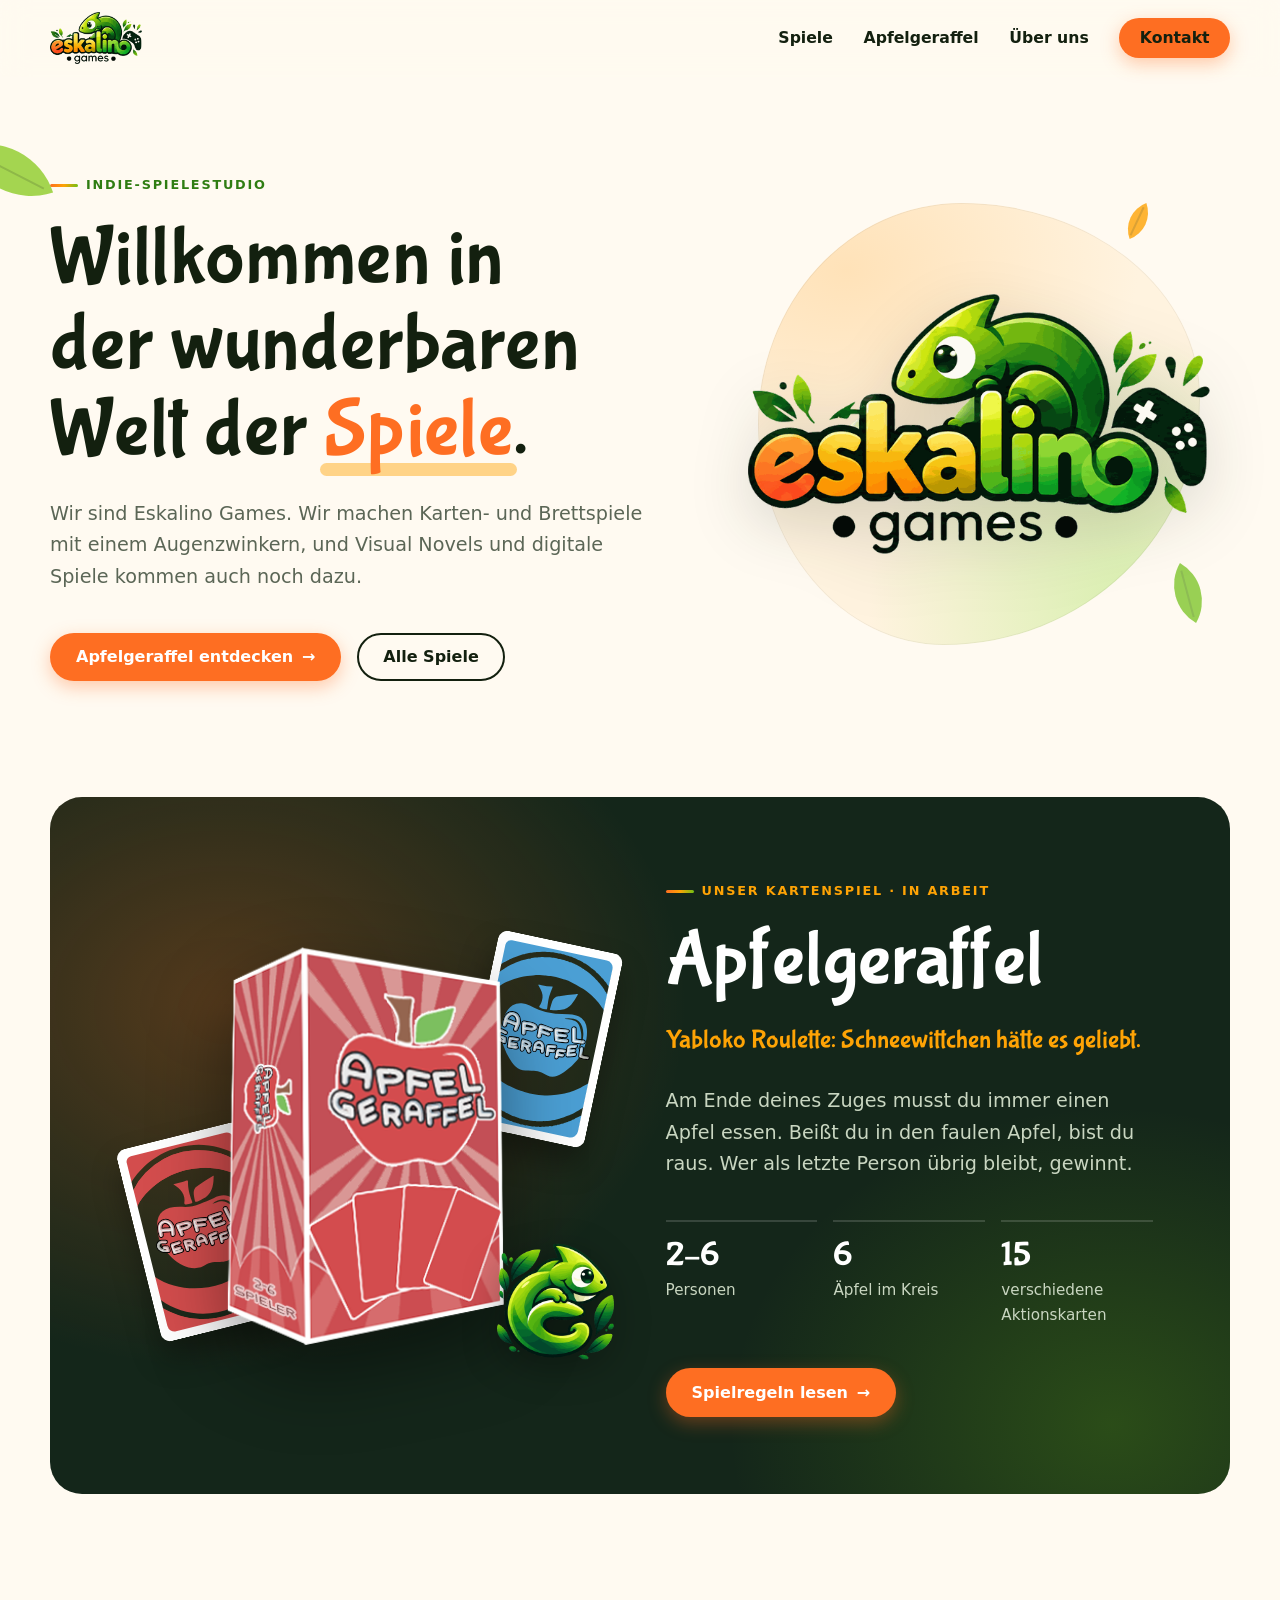
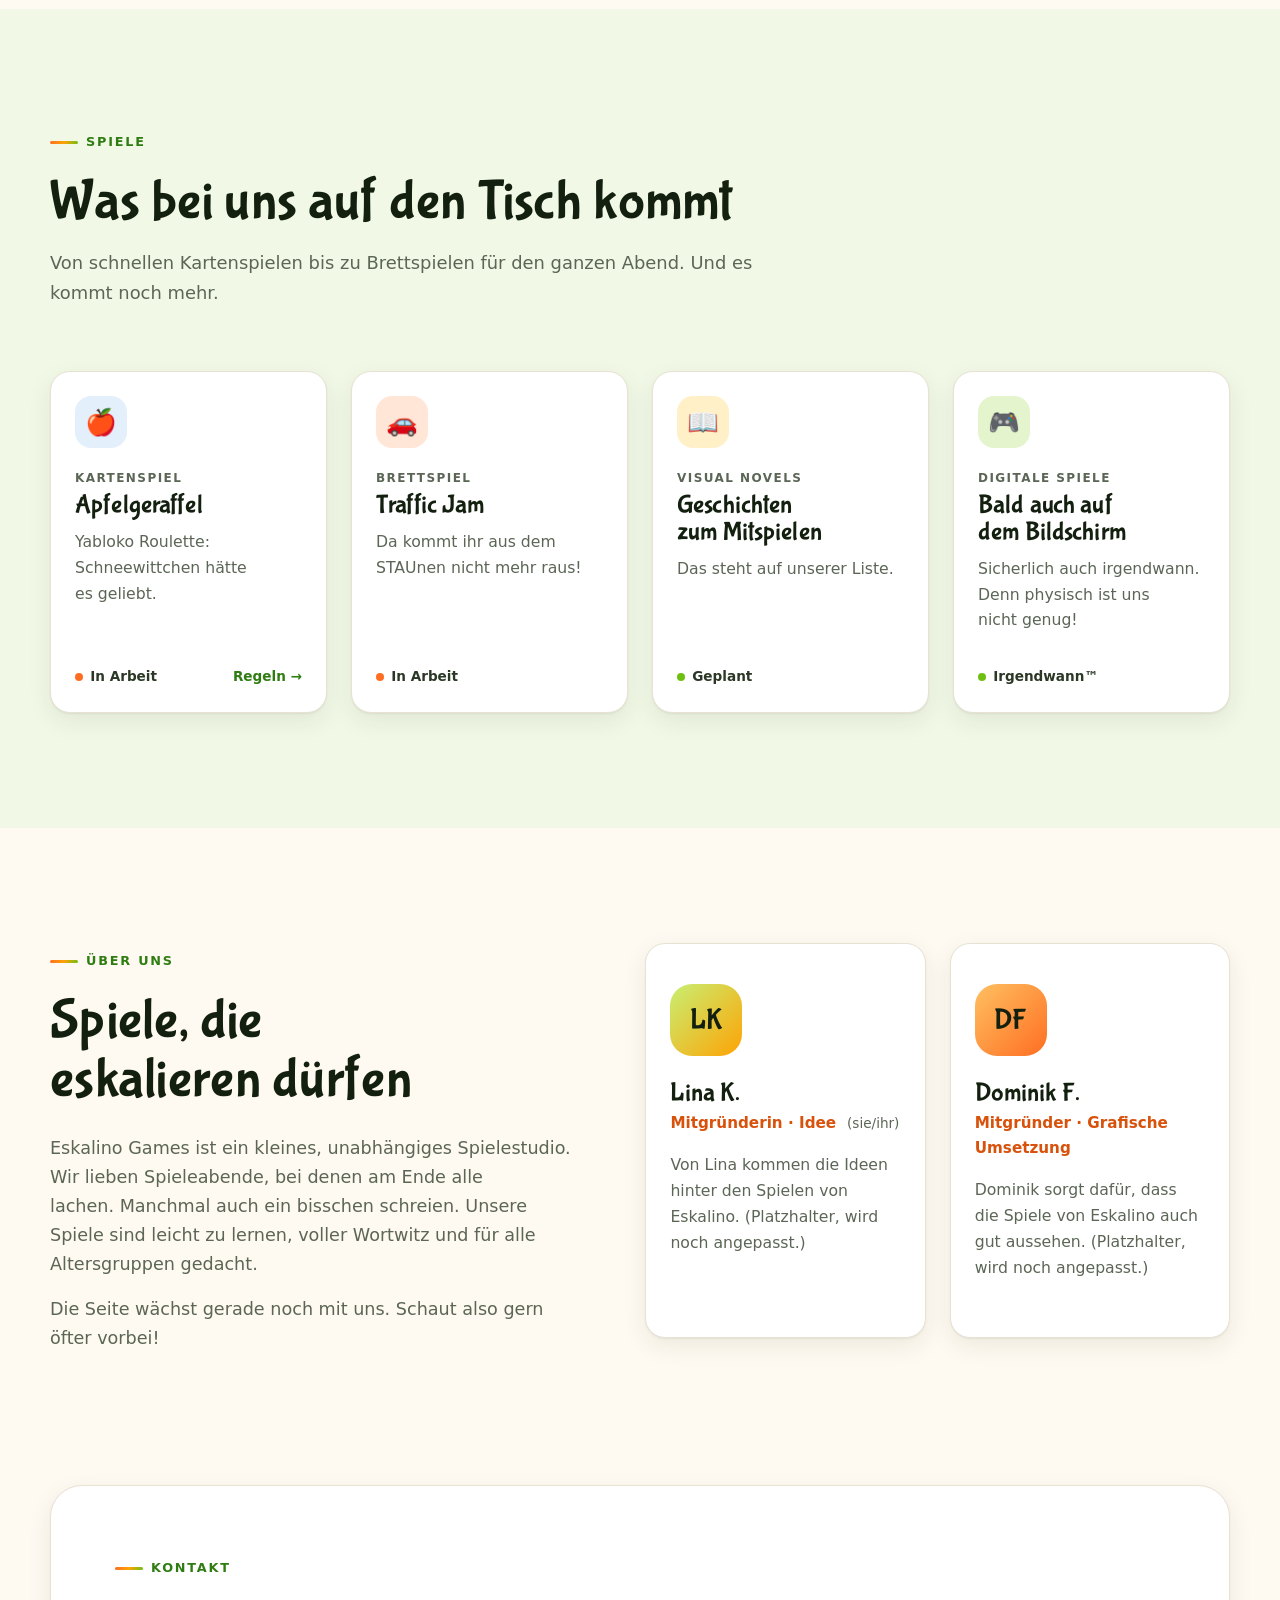
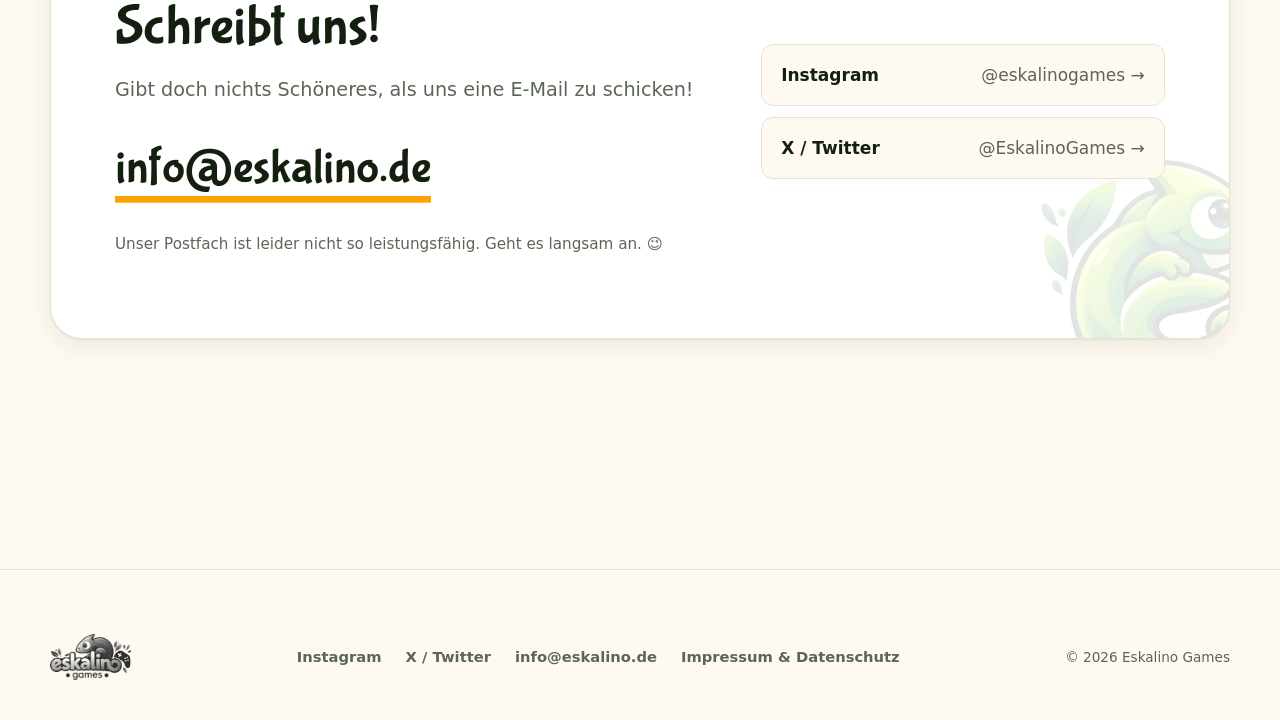
==== index.html @ 9e85b29e "Redesign: neue statische Eskalino-Games-Website Neue Seiten: index.html, apfelgeraffel.html (Spielre" ====
<!DOCTYPE html>
<html lang="de">
<head>
  <meta charset="UTF-8">
  <meta name="viewport" content="width=device-width, initial-scale=1">
  <title>Eskalino Games – Spiele mit Augenzwinkern</title>
  <meta name="description" content="Eskalino Games ist ein kleines Indie-Spielestudio: Karten- und Brettspiele mit Humor für alle Altersgruppen. Neu: Apfelgeraffel.">
  <meta name="theme-color" content="#fffaf1">
  <meta property="og:type" content="website">
  <meta property="og:site_name" content="Eskalino Games">
  <meta property="og:title" content="Eskalino Games – Spiele mit Augenzwinkern">
  <meta property="og:description" content="Eskalino Games ist ein kleines Indie-Spielestudio: Karten- und Brettspiele mit Humor für alle Altersgruppen. Neu: Apfelgeraffel.">
  <meta property="og:url" content="https://www.eskalino.de/">
  <meta property="og:image" content="https://www.eskalino.de/img/logo-eskalino.png">
  <link rel="canonical" href="https://www.eskalino.de/">
  <link rel="icon" type="image/png" sizes="32x32" href="img/favicon-32.png">
  <link rel="apple-touch-icon" href="img/favicon-180.png">
  <link rel="preload" href="fonts/BubblegumSans-Regular.ttf" as="font" type="font/ttf" crossorigin>
  <link rel="stylesheet" href="css/style.css">
</head>
<body>
<a class="skip" href="#main">Zum Inhalt springen</a>
<header class="site-header">
  <div class="wrap">
    <a class="brand" href="index.html" aria-label="Eskalino Games – Startseite"><img src="img/logo-eskalino.png" alt="Eskalino Games" width="640" height="361"></a>
    <button class="menu-toggle" type="button" aria-controls="nav" aria-expanded="false" aria-label="Menü öffnen">☰</button>
    <nav class="nav" id="nav" aria-label="Hauptnavigation">
      <a href="index.html#spiele">Spiele</a>
      <a href="apfelgeraffel.html">Apfelgeraffel</a>
      <a href="index.html#ueber-uns">Über uns</a>
      <a class="btn btn-primary" href="index.html#kontakt">Kontakt</a>
    </nav>
  </div>
</header>
<main id="main">

  <section class="hero">
    <span class="leaf l1 float" aria-hidden="true"></span>
    <span class="leaf l3 float" style="--delay:-3s" aria-hidden="true"></span>
    <div class="wrap">
      <div class="reveal">
        <span class="kicker">Indie-Spielestudio</span>
        <h1>Willkommen in der wunderbaren Welt der <span class="hl">Spiele</span>.</h1>
        <p class="lead">Wir sind Eskalino Games. Wir machen Karten- und Brettspiele mit einem Augenzwinkern, und Visual Novels und digitale Spiele kommen auch noch dazu.</p>
        <div class="actions">
          <a class="btn btn-primary" href="#apfelgeraffel">Apfelgeraffel entdecken <span class="arrow" aria-hidden="true">→</span></a>
          <a class="btn btn-ghost" href="#spiele">Alle Spiele</a>
        </div>
      </div>
      <div class="hero-art">
        <span class="leaf l2 float" style="--delay:-2s;--dur:7s" aria-hidden="true"></span>
        <img class="logo-xl float" style="--dur:7s;--sway:2deg" src="img/logo-eskalino.png" alt="" width="640" height="361">
      </div>
    </div>
  </section>

  <section id="apfelgeraffel" class="section" style="padding-top:0">
    <div class="wrap">
      <div class="feature on-dark reveal">
        <div class="feature-grid">
          <div class="stage">
            <img class="card c1 float" src="img/card-rot.svg" alt="" width="200" height="300" loading="lazy">
            <img class="card c2 float" src="img/card-blau.svg" alt="" width="200" height="300" loading="lazy">
            <img class="box float" style="--dur:8s;--sway:1.5deg" src="img/apfelgeraffel.png" alt="Kartenspiel-Box von Apfelgeraffel" width="342" height="400" loading="lazy">
            <img class="cham float" style="--delay:-1.5s;--dur:5s;--sway:8deg" src="img/chamaeleon.png" alt="" width="360" height="360" loading="lazy">
          </div>
          <div>
            <span class="kicker">Unser Kartenspiel · In Arbeit</span>
            <h2>Apfelgeraffel</h2>
            <p class="tagline">Yabloko Roulette: Schneewittchen hätte es geliebt.</p>
            <p class="lead">Am Ende deines Zuges musst du immer einen Apfel essen. Beißt du in den faulen Apfel, bist du raus. Wer als letzte Person übrig bleibt, gewinnt.</p>
            <ul class="facts">
              <li><b>2–6</b> Personen</li>
              <li><b>6</b> Äpfel im Kreis</li>
              <li><b>15</b> verschiedene Aktionskarten</li>
            </ul>
            <div class="actions">
              <a class="btn btn-primary" href="apfelgeraffel.html">Spielregeln lesen <span class="arrow" aria-hidden="true">→</span></a>
            </div>
          </div>
        </div>
      </div>
    </div>
  </section>

  <section id="spiele" class="section mint">
    <div class="wrap">
      <div class="section-head reveal">
        <span class="kicker">Spiele</span>
        <h2>Was bei uns auf den Tisch kommt</h2>
        <p>Von schnellen Kartenspielen bis zu Brettspielen für den ganzen Abend. Und es kommt noch mehr.</p>
      </div>
      <div class="games">
        <article class="game g1 reveal">
          <div class="chip" aria-hidden="true">🍎</div>
          <div class="type">Kartenspiel</div>
          <h3>Apfelgeraffel</h3>
          <p>Yabloko Roulette: Schneewittchen hätte es geliebt.</p>
          <div class="status"><span class="dot">In Arbeit</span><a class="more" href="apfelgeraffel.html">Regeln →</a></div>
        </article>
        <article class="game g2 reveal">
          <div class="chip" aria-hidden="true">🚗</div>
          <div class="type">Brettspiel</div>
          <h3>Traffic Jam</h3>
          <p>Da kommt ihr aus dem STAUnen nicht mehr raus!</p>
          <div class="status"><span class="dot">In Arbeit</span></div>
        </article>
        <article class="game g3 reveal">
          <div class="chip" aria-hidden="true">📖</div>
          <div class="type">Visual Novels</div>
          <h3>Geschichten zum Mitspielen</h3>
          <p>Das steht auf unserer Liste.</p>
          <div class="status"><span class="dot">Geplant</span></div>
        </article>
        <article class="game g4 reveal">
          <div class="chip" aria-hidden="true">🎮</div>
          <div class="type">Digitale Spiele</div>
          <h3>Bald auch auf dem Bildschirm</h3>
          <p>Sicherlich auch irgendwann. Denn physisch ist uns nicht genug!</p>
          <div class="status"><span class="dot">Irgendwann™</span></div>
        </article>
      </div>
    </div>
  </section>

  <section id="ueber-uns" class="section">
    <div class="wrap about">
      <div class="text reveal">
        <span class="kicker">Über uns</span>
        <h2>Spiele, die eskalieren dürfen</h2>
        <p style="margin-top:1.5rem">Eskalino Games ist ein kleines, unabhängiges Spielestudio. Wir lieben Spieleabende, bei denen am Ende alle lachen. Manchmal auch ein bisschen schreien. Unsere Spiele sind leicht zu lernen, voller Wortwitz und für alle Altersgruppen gedacht.</p>
        <p>Die Seite wächst gerade noch mit uns. Schaut also gern öfter vorbei!</p>
      </div>
      <div class="team">
        <!-- TEAM: Rollen und Texte hier anpassen -->
        <article class="member reveal">
          <div class="avatar" aria-hidden="true">LK</div>
          <h3>Lina K.</h3>
          <div class="role">Mitgründerin · Idee <span class="pron">(sie/ihr)</span></div>
          <p>Von Lina kommen die Ideen hinter den Spielen von Eskalino. (Platzhalter, wird noch angepasst.)</p>
        </article>
        <article class="member reveal">
          <div class="avatar" aria-hidden="true">DF</div>
          <h3>Dominik F.</h3>
          <div class="role">Mitgründer · Grafische Umsetzung</div>
          <p>Dominik sorgt dafür, dass die Spiele von Eskalino auch gut aussehen. (Platzhalter, wird noch angepasst.)</p>
        </article>
      </div>
    </div>
  </section>

  <section id="kontakt" class="section" style="padding-top:0">
    <div class="wrap">
      <div class="contact-panel reveal">
        <div>
          <span class="kicker">Kontakt</span>
          <h2>Schreibt uns!</h2>
          <p class="lead" style="margin:1rem 0 1.5rem">Gibt doch nichts Schöneres, als uns eine E-Mail zu schicken!</p>
          <a class="mail" href="mailto:info@eskalino.de">info@eskalino.de</a>
          <p class="fineprint">Unser Postfach ist leider nicht so leistungsfähig. Geht es langsam an. 😉</p>
        </div>
        <ul class="socials">
          <li><a href="https://www.instagram.com/eskalinogames/" rel="noopener">Instagram <span>@eskalinogames →</span></a></li>
          <li><a href="https://x.com/EskalinoGames" rel="noopener">X / Twitter <span>@EskalinoGames →</span></a></li>
        </ul>
      </div>
    </div>
  </section>
</main>
<footer class="site-footer">
  <div class="wrap">
    <img src="img/logo-eskalino-grau.png" alt="Eskalino Games" width="400" height="226" loading="lazy">
    <nav aria-label="Fußzeile">
      <a href="https://www.instagram.com/eskalinogames/" rel="noopener">Instagram</a>
      <a href="https://x.com/EskalinoGames" rel="noopener">X / Twitter</a>
      <a href="mailto:info@eskalino.de">info@eskalino.de</a>
      <a href="impressum.html">Impressum &amp; Datenschutz</a>
    </nav>
    <small>© <span data-year>2026</span> Eskalino Games</small>
  </div>
</footer>
<script src="js/main.js" defer></script>
</body>
</html>
---- css/style.css ----
/* ==========================================================================
   Eskalino Games – Stylesheet
   Marke: Orange #fe6e22 · Amber #fea305 · Lime #6fbf13 · Tinte #13200f
   ========================================================================== */
@font-face{font-family:"Bubblegum Sans";src:url(../fonts/BubblegumSans-Regular.ttf) format("truetype");font-display:swap}

:root{
  --ink:#13200f; --ink-2:#2b3826; --muted:#5b6656;
  --cream:#fffaf1; --paper:#fff; --mint:#f2f8e6; --line:#e7e2d4;
  --orange:#fe6e22; --orange-d:#d9520c; --amber:#fea305; --lime:#6fbf13; --green:#2f7d12; --forest:#14261a;
  --blue:#3b8fd0;
  --brand:linear-gradient(100deg,var(--orange) 0%,var(--amber) 50%,var(--lime) 100%);
  --display:"Bubblegum Sans","Trebuchet MS",system-ui,sans-serif;
  --body:ui-sans-serif,system-ui,-apple-system,"Segoe UI",Roboto,"Helvetica Neue",Arial,sans-serif;
  --r-sm:12px; --r:20px; --r-lg:32px;
  --shadow:0 1px 2px rgba(19,32,15,.06),0 8px 24px rgba(19,32,15,.08);
  --shadow-lg:0 2px 4px rgba(19,32,15,.06),0 24px 60px rgba(19,32,15,.14);
  --max:1180px; --gutter:clamp(1.25rem,4vw,2.5rem);
  --s1:.5rem; --s2:1rem; --s3:1.5rem; --s4:2.5rem; --s5:4rem; --s6:clamp(4.5rem,9vw,8rem);
}
*,*::before,*::after{box-sizing:border-box}
html{scroll-behavior:smooth;-webkit-text-size-adjust:100%}
body{margin:0;font:400 1.0625rem/1.65 var(--body);color:var(--ink);background:var(--cream);-webkit-font-smoothing:antialiased;text-rendering:optimizeLegibility}
img,svg{display:block;max-width:100%;height:auto}
a{color:var(--green);text-underline-offset:.2em;text-decoration-thickness:2px}
a:hover{color:var(--orange-d)}
:focus-visible{outline:3px solid var(--orange);outline-offset:3px;border-radius:6px}
h1,h2,h3{font-family:var(--display);font-weight:400;line-height:1.05;letter-spacing:.005em;margin:0;text-wrap:balance}
h1{font-size:clamp(2.8rem,6.4vw,5.4rem)}
h2{font-size:clamp(2.2rem,4.4vw,3.6rem)}
h3{font-size:clamp(1.4rem,2vw,1.7rem)}
p{margin:0 0 var(--s2);text-wrap:pretty}
.wrap{width:min(var(--max),100% - 2*var(--gutter));margin-inline:auto}
.skip{position:absolute;left:-9999px;top:0}
.skip:focus{left:1rem;top:1rem;z-index:100;background:var(--paper);color:var(--ink);padding:.6rem 1rem;border-radius:var(--r-sm)}
.sr-only{position:absolute;width:1px;height:1px;overflow:hidden;clip:rect(0 0 0 0);white-space:nowrap}

/* Kicker / Labels */
.kicker{display:inline-flex;align-items:center;gap:.5rem;font:600 .8rem/1 var(--body);letter-spacing:.14em;text-transform:uppercase;color:var(--green);margin-bottom:var(--s3)}
.kicker::before{content:"";width:28px;height:3px;border-radius:3px;background:var(--brand)}
.on-dark .kicker{color:var(--amber)}
.lead{font-size:clamp(1.1rem,1.5vw,1.3rem);color:var(--muted);max-width:38rem}
.grad{background:var(--brand);-webkit-background-clip:text;background-clip:text;color:transparent}

/* Buttons */
.btn{display:inline-flex;align-items:center;gap:.55rem;padding:.9rem 1.5rem;border-radius:999px;font:700 1rem/1 var(--body);text-decoration:none;border:2px solid transparent;transition:transform .18s ease,box-shadow .18s ease,background .18s ease;cursor:pointer}
.btn-primary{background:var(--orange);color:#fff;box-shadow:0 6px 18px rgba(254,110,34,.35)}
.btn-primary:hover{background:var(--orange-d);color:#fff;transform:translateY(-2px);box-shadow:0 10px 24px rgba(254,110,34,.4)}
.btn-ghost{border-color:var(--ink);color:var(--ink);background:transparent}
.btn-ghost:hover{background:var(--ink);color:var(--cream)}
.on-dark .btn-ghost{border-color:rgba(255,255,255,.5);color:#fff}
.on-dark .btn-ghost:hover{background:#fff;color:var(--forest)}
.btn .arrow{transition:transform .18s ease}
.btn:hover .arrow{transform:translateX(3px)}
.actions{display:flex;flex-wrap:wrap;gap:var(--s2);margin-top:var(--s4)}

/* Header */
.site-header{position:sticky;top:0;z-index:50;background:color-mix(in srgb,var(--cream) 82%,transparent);backdrop-filter:saturate(1.4) blur(14px);-webkit-backdrop-filter:saturate(1.4) blur(14px);border-bottom:1px solid transparent;transition:border-color .2s,box-shadow .2s}
.site-header.scrolled{border-bottom-color:var(--line);box-shadow:0 4px 20px rgba(19,32,15,.06)}
.site-header .wrap{display:flex;align-items:center;justify-content:space-between;height:76px}
.brand{display:flex;align-items:center}
.brand img{height:52px;width:auto}
.nav{display:flex;align-items:center;gap:clamp(1rem,2.4vw,2.2rem)}
.nav a{font-weight:600;color:var(--ink);text-decoration:none;font-size:.98rem}
.nav a:not(.btn):hover{color:var(--orange-d)}
.nav a[aria-current="page"]{color:var(--orange-d)}
.nav .btn{padding:.65rem 1.15rem}
.menu-toggle{display:none;width:44px;height:44px;border-radius:12px;border:1.5px solid var(--line);background:var(--paper);color:var(--ink);font-size:1.25rem;cursor:pointer}

/* Hero */
.hero{position:relative;overflow:hidden;padding:clamp(3rem,7vw,6rem) 0 var(--s6)}
.hero .wrap{display:grid;grid-template-columns:1.1fr .9fr;gap:clamp(2rem,5vw,5rem);align-items:center}
.hero h1 .hl{position:relative;white-space:nowrap;color:var(--orange)}
.hero h1 .hl::after{content:"";position:absolute;left:-2%;right:-2%;bottom:.02em;height:.16em;border-radius:999px;background:var(--amber);opacity:.45;z-index:-1}
.hero .lead{margin-top:var(--s3)}
.hero-art{position:relative;aspect-ratio:1/1;display:grid;place-items:center}
.hero-art::before{content:"";position:absolute;inset:6%;border-radius:46% 54% 58% 42%/50% 44% 56% 50%;background:radial-gradient(120% 90% at 20% 15%,#ffe2b8 0%,transparent 55%),radial-gradient(100% 100% at 85% 90%,#d9f0b0 0%,transparent 60%),#fff3df;box-shadow:inset 0 0 0 1px rgba(19,32,15,.05)}
.hero-art .logo-xl{position:relative;width:92%;filter:drop-shadow(0 18px 30px rgba(19,32,15,.16))}
.leaf{position:absolute;width:var(--w,60px);aspect-ratio:1;background:var(--c,var(--lime));border-radius:0 100% 0 100%;opacity:var(--o,.9);transform:rotate(var(--r,0deg))}
.leaf::after{content:"";position:absolute;left:12%;top:12%;width:110%;height:2px;background:rgba(19,32,15,.18);transform-origin:left;transform:rotate(45deg)}
.hero .leaf.l1{--delay:-1s;--w:70px;--r:-18deg;top:8%;left:-2%;--c:#9bd23f}
.hero .leaf.l2{--w:44px;--r:30deg;bottom:12%;right:4%;--c:var(--lime);--o:.7}
.hero .leaf.l3{--w:28px;--r:70deg;top:18%;right:10%;--c:var(--amber);--o:.8}

/* Sektionen */
.section{padding:var(--s6) 0;position:relative}
.section-head{max-width:46rem;margin-bottom:var(--s5)}
.section-head.center{text-align:center;margin-inline:auto}
.section-head.center .kicker{justify-content:center}
.section-head p{color:var(--muted);font-size:1.12rem;margin-top:var(--s2)}
.mint{background:var(--mint)}

/* Feature: Apfelgeraffel */
.feature{background:var(--forest);color:#eaf1e4;border-radius:var(--r-lg);overflow:hidden;position:relative;isolation:isolate}
.feature::before{content:"";position:absolute;inset:0;z-index:-1;background:radial-gradient(60% 80% at 15% 30%,rgba(254,110,34,.28),transparent 65%),radial-gradient(50% 70% at 90% 90%,rgba(111,191,19,.25),transparent 65%)}
.feature-grid{display:grid;grid-template-columns:1fr 1fr;align-items:center;gap:clamp(2rem,4vw,4rem);padding:clamp(2.5rem,6vw,5rem)}
.feature h2{color:#fff;font-size:clamp(2.8rem,6vw,5rem)}
.feature .lead{color:#c9d6c1}
.feature .tagline{font-family:var(--display);font-size:clamp(1.3rem,2vw,1.6rem);color:var(--amber);margin:var(--s2) 0 var(--s3)}
.facts{display:grid;grid-template-columns:repeat(3,1fr);gap:var(--s2);margin:var(--s4) 0 0;padding:0;list-style:none}
.facts li{border-top:2px solid rgba(255,255,255,.15);padding-top:var(--s2);font-size:.95rem;color:#c9d6c1}
.facts b{display:block;font-family:var(--display);font-weight:400;font-size:2.2rem;line-height:1;color:#fff;margin-bottom:.3rem}
.stage{position:relative;aspect-ratio:1/1;display:grid;place-items:center}
.stage .box{position:relative;z-index:2;width:72%;filter:drop-shadow(0 30px 40px rgba(0,0,0,.45))}
.stage .card{position:absolute;width:26%;border-radius:10px;box-shadow:0 18px 30px rgba(0,0,0,.35)}
.stage .c1{left:2%;bottom:12%;--r:-14deg;--delay:-2s;--dur:7s}
.stage .c2{right:2%;top:8%;--r:12deg;--delay:-4s;--dur:6.5s;--sway:-5deg}
.stage .cham{position:absolute;z-index:3;width:24%;right:0;bottom:6%;filter:drop-shadow(0 10px 18px rgba(0,0,0,.35))}

/* Spiele-Grid */
.games{display:grid;grid-template-columns:repeat(4,1fr);gap:var(--s3)}
.game{position:relative;display:flex;flex-direction:column;background:var(--paper);border:1px solid var(--line);border-radius:var(--r);padding:var(--s3);box-shadow:var(--shadow);transition:transform .2s ease,box-shadow .2s ease}
.game:hover{transform:translateY(-4px);box-shadow:var(--shadow-lg)}
.game .chip{width:52px;height:52px;border-radius:16px;display:grid;place-items:center;font-size:1.6rem;margin-bottom:var(--s3);background:var(--c,#fff3df)}
.game .type{font:600 .75rem/1 var(--body);letter-spacing:.12em;text-transform:uppercase;color:var(--muted);margin-bottom:.5rem}
.game h3{margin-bottom:.6rem}
.game p{color:var(--muted);font-size:.98rem}
.game .status{margin-top:auto;padding-top:var(--s2);display:flex;align-items:center;justify-content:space-between;gap:.5rem;font-size:.85rem;font-weight:600}
.dot{display:inline-flex;align-items:center;gap:.45rem;color:var(--ink-2)}
.dot::before{content:"";width:8px;height:8px;border-radius:50%;background:var(--dc,var(--orange))}
.game a.more{font-weight:700;text-decoration:none}
.game a.more::after{content:"";position:absolute;inset:0;border-radius:inherit}
.game.g1{--c:#e3f0fb}.game.g2{--c:#ffe6d6}.game.g3{--c:#fff0c7}.game.g4{--c:#e4f4cc}
.game.g3 .dot,.game.g4 .dot{--dc:var(--lime)}

/* Über uns */
.about{display:grid;grid-template-columns:1fr 1.1fr;gap:clamp(2rem,5vw,5rem);align-items:start}
.about .text p{color:var(--muted);font-size:1.1rem}
.team{display:grid;grid-template-columns:1fr 1fr;gap:var(--s3)}
.member{background:var(--paper);border:1px solid var(--line);border-radius:var(--r);padding:var(--s4) var(--s3);box-shadow:var(--shadow);text-align:left}
.avatar{width:72px;height:72px;border-radius:22px;display:grid;place-items:center;font:400 1.8rem/1 var(--display);color:var(--ink);margin-bottom:var(--s3);background:var(--av,linear-gradient(135deg,#c8ef72,#fea305))}
.member:nth-child(2) .avatar{--av:linear-gradient(135deg,#ffc061,#fe6e22)}
.member h3{margin-bottom:.25rem}
.member .role{font-weight:700;color:var(--orange-d);font-size:.95rem}
.member .pron{color:var(--muted);font-size:.85rem;margin-left:.35rem;font-weight:500}
.member p{color:var(--muted);font-size:.98rem;margin-top:var(--s2)}

/* Kontakt */
.contact-panel{display:grid;grid-template-columns:1.2fr .8fr;gap:var(--s4);align-items:center;background:var(--paper);border:1px solid var(--line);border-radius:var(--r-lg);padding:clamp(2rem,5vw,4rem);box-shadow:var(--shadow);position:relative;overflow:hidden}
.contact-panel::after{content:"";position:absolute;right:-60px;bottom:-60px;width:240px;height:240px;background:url(../img/chamaeleon.png) center/contain no-repeat;opacity:.12;transform:rotate(-12deg)}
.mail{display:inline-block;font-family:var(--display);font-size:clamp(1.8rem,4vw,3rem);color:var(--ink);text-decoration:none;background:linear-gradient(var(--amber),var(--amber)) 0 92%/100% .14em no-repeat;transition:background-size .2s}
.mail:hover{color:var(--orange-d);background-size:100% .3em}
.socials{list-style:none;margin:0;padding:0;display:grid;gap:.7rem;position:relative;z-index:1}
.socials a{display:flex;align-items:center;justify-content:space-between;padding:1rem 1.2rem;border:1.5px solid var(--line);border-radius:var(--r-sm);text-decoration:none;color:var(--ink);font-weight:600;background:var(--cream);transition:border-color .2s,transform .2s}
.socials a:hover{border-color:var(--orange);transform:translateX(3px);color:var(--ink)}
.socials span{color:var(--muted);font-weight:500}
.fineprint{color:var(--muted);font-size:.95rem;margin-top:var(--s3)}

/* Footer */
.site-footer{padding:var(--s5) 0 var(--s4);border-top:1px solid var(--line);margin-top:var(--s6)}
.site-footer .wrap{display:flex;flex-wrap:wrap;gap:var(--s3);align-items:center;justify-content:space-between}
.site-footer img{height:46px;width:auto;opacity:.9}
.site-footer nav{display:flex;flex-wrap:wrap;gap:var(--s3)}
.site-footer a{color:var(--muted);text-decoration:none;font-size:.92rem;font-weight:600}
.site-footer a:hover{color:var(--ink)}
.site-footer small{color:var(--muted);font-size:.85rem}

/* Unterseiten */
.page-hero{padding:clamp(3rem,6vw,5rem) 0 var(--s5)}
.page-hero .wrap{display:grid;grid-template-columns:1.3fr .7fr;gap:var(--s4);align-items:center}
.page-hero img{max-height:340px;width:auto;margin-inline:auto;filter:drop-shadow(0 24px 30px rgba(19,32,15,.2))}
.back{display:inline-flex;gap:.4rem;font-weight:600;text-decoration:none;color:var(--muted);margin-bottom:var(--s3)}
.back:hover{color:var(--ink)}
.layout-doc{display:grid;grid-template-columns:220px 1fr;gap:var(--s5);align-items:start}
.toc{position:sticky;top:100px;font-size:.95rem}
.toc p{font:600 .75rem/1 var(--body);letter-spacing:.12em;text-transform:uppercase;color:var(--muted);margin-bottom:var(--s2)}
.toc ol{list-style:none;margin:0;padding:0;border-left:2px solid var(--line)}
.toc a{display:block;padding:.35rem 0 .35rem 1rem;margin-left:-2px;border-left:2px solid transparent;color:var(--muted);text-decoration:none;font-weight:500}
.toc a:hover{color:var(--ink);border-left-color:var(--orange)}
.rules{display:grid;gap:var(--s3);min-width:0}
.rule-card{background:var(--paper);border:1px solid var(--line);border-radius:var(--r);padding:clamp(1.5rem,3vw,2.5rem);box-shadow:var(--shadow);min-width:0;scroll-margin-top:100px}
.rule-card h2{font-size:clamp(1.8rem,3vw,2.4rem);margin-bottom:var(--s3)}
.rule-card ol,.rule-card ul{padding-left:1.25rem;margin:0}
.rule-card li{margin:.45rem 0}
.rule-card li::marker{color:var(--orange);font-weight:700}
.rule-card dl{margin:0;display:grid;gap:var(--s2)}
.rule-card dt{font-family:var(--display);font-size:1.25rem}
.rule-card dd{margin:.15rem 0 0;color:var(--ink-2)}
.stats{display:grid!important;grid-template-columns:repeat(4,1fr);gap:var(--s2);list-style:none;padding:0!important}
.stats li{margin:0;border-radius:var(--r-sm);padding:1.1rem;background:var(--sc);font-size:.92rem;font-weight:600;line-height:1.35}
.stats li::marker{content:none}
.stats b{display:block;font:400 2.4rem/1 var(--display);margin-bottom:.35rem}
.stats li:nth-child(1){--sc:#e4f4cc}.stats li:nth-child(2){--sc:#ffe6d6}.stats li:nth-child(3){--sc:#e3f0fb}.stats li:nth-child(4){--sc:#fff0c7}
.table-wrap{overflow-x:auto;border:1px solid var(--line);border-radius:var(--r-sm)}
.cards-table{width:100%;border-collapse:collapse;font-size:.97rem}
.cards-table th,.cards-table td{padding:.8rem 1rem;text-align:left;vertical-align:top;border-bottom:1px solid var(--line)}
.cards-table thead th{font:600 .75rem/1 var(--body);letter-spacing:.1em;text-transform:uppercase;color:var(--muted);background:var(--cream)}
.cards-table tr:last-child td{border-bottom:0}
.cards-table td:first-child{font-weight:700;white-space:nowrap}
.cards-table td:nth-child(2){text-align:center;font-variant-numeric:tabular-nums;color:var(--muted)}
.cards-table.blue td:first-child{color:#1f5f99}.cards-table.yellow td:first-child{color:#8a6500}
.swatch{display:inline-block;width:10px;height:10px;border-radius:3px;margin-right:.45rem;vertical-align:baseline}
.note-box{background:#fff6e0;border-left:4px solid var(--amber);border-radius:var(--r-sm);padding:1rem 1.25rem;margin:0}
.prose{max-width:46rem}
.prose h2{font-size:1.6rem;margin:var(--s4) 0 var(--s2)}
.prose .box{background:var(--paper);border:1px solid var(--line);border-radius:var(--r);padding:clamp(1.5rem,3vw,2.5rem);box-shadow:var(--shadow)}
.err{text-align:center;padding:var(--s6) 0}
.err .num{font:400 clamp(6rem,20vw,12rem)/1 var(--display);margin:0}
.err img{width:140px;margin:0 auto var(--s3)}

/* Scroll-Reveal (dezent) */
.reveal{opacity:0;transform:translateY(16px);transition:opacity .6s ease,transform .6s ease}
.reveal.in{opacity:1;transform:none}
/* Schwebe-/Tanz-Animation (bleibt ausdrücklich drin) */
.float{animation:float var(--dur,6s) ease-in-out infinite;animation-delay:var(--delay,0s);transform:rotate(var(--r,0deg))}
@keyframes float{0%,100%{transform:translateY(0) rotate(var(--r,0deg))}50%{transform:translateY(-14px) rotate(calc(var(--r,0deg) + var(--sway,4deg)))}}
@media (prefers-reduced-motion:reduce){*{scroll-behavior:auto!important}.reveal{opacity:1;transform:none;transition:none}.float{animation:none}.btn,.game,.socials a{transition:none}}

/* Responsive */
@media (max-width:1024px){.games{grid-template-columns:repeat(2,1fr)}.about{grid-template-columns:1fr}.layout-doc{grid-template-columns:1fr}.toc{display:none}.stats{grid-template-columns:repeat(2,1fr)}}
@media (max-width:820px){
  .menu-toggle{display:grid;place-items:center}
  .nav{position:absolute;top:76px;left:0;right:0;flex-direction:column;align-items:stretch;gap:0;padding:.5rem var(--gutter) 1.25rem;background:var(--cream);border-bottom:1px solid var(--line);box-shadow:0 12px 24px rgba(19,32,15,.08);display:none}
  .nav.open{display:flex}
  .nav a{padding:.9rem 0;border-bottom:1px solid var(--line)}
  .nav .btn{margin-top:.8rem;justify-content:center;border-bottom:0}
  .hero .wrap,.feature-grid,.contact-panel,.page-hero .wrap{grid-template-columns:1fr}
  .hero-art{max-width:420px;width:100%;margin-inline:auto;order:-1}
  .stage{max-width:420px;width:100%;margin-inline:auto}
  .facts{grid-template-columns:1fr 1fr 1fr}
  .page-hero img{max-height:240px}
}
@media (max-width:560px){
  .games,.team{grid-template-columns:1fr}
  .facts{grid-template-columns:1fr;gap:.6rem}
  .facts li{display:flex;align-items:baseline;gap:.8rem}
  .facts b{font-size:1.8rem;margin:0}
  .brand img{height:44px}
  .site-header .wrap{height:68px}.nav{top:68px}
  .cards-table td:first-child{white-space:normal}
  .actions .btn{flex:1 1 100%;justify-content:center}
}
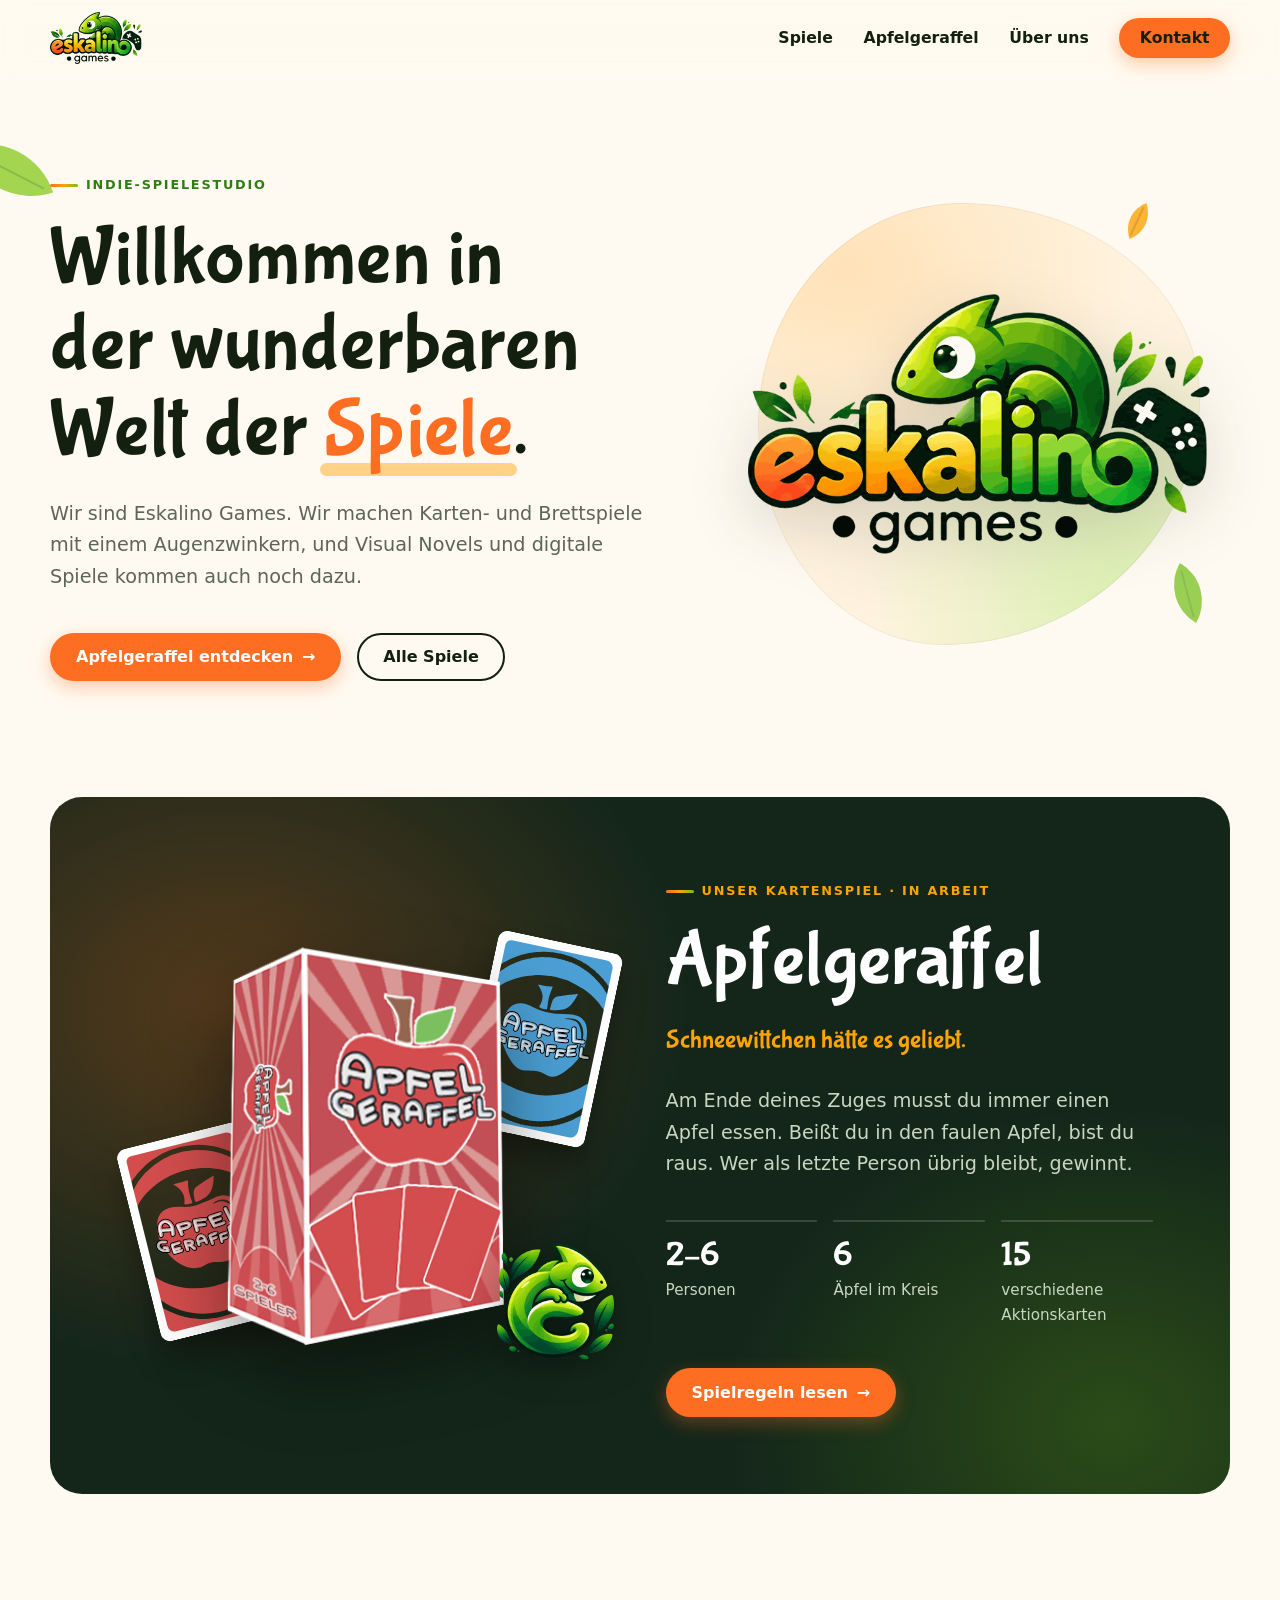
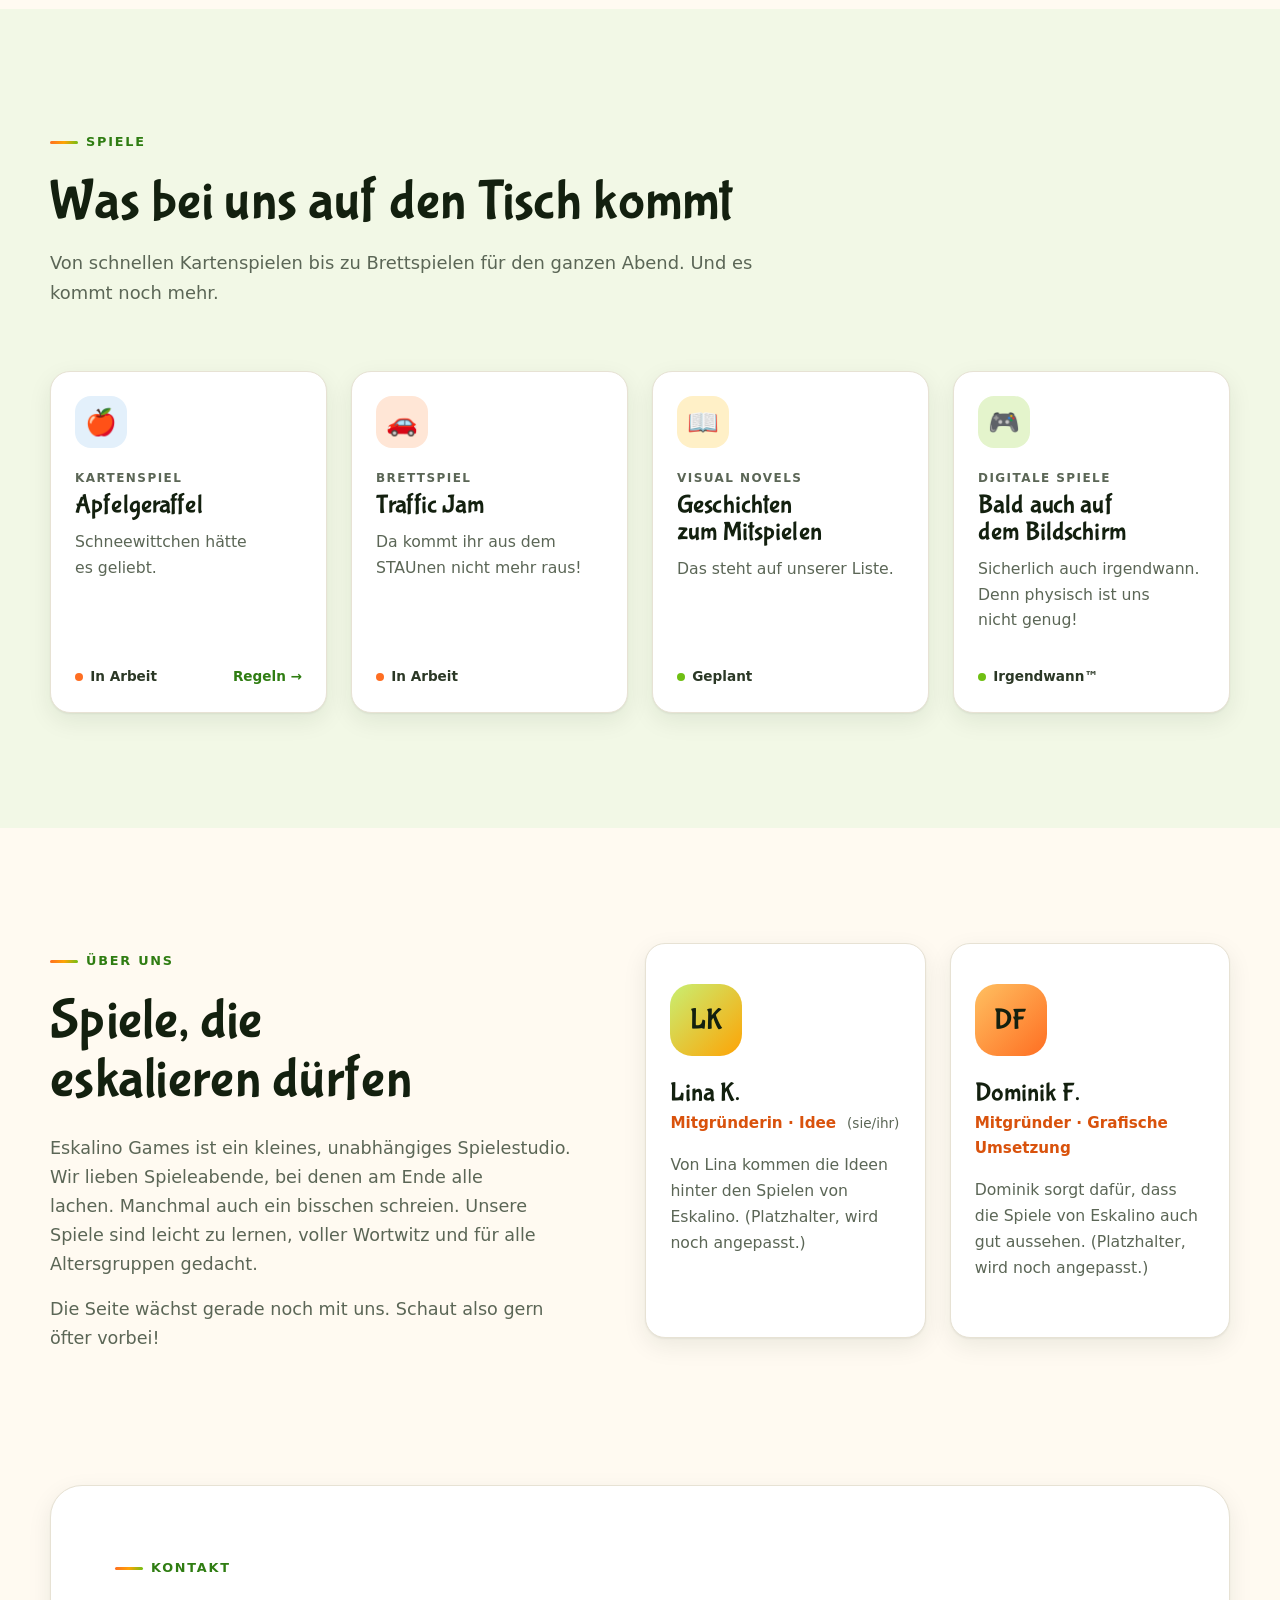
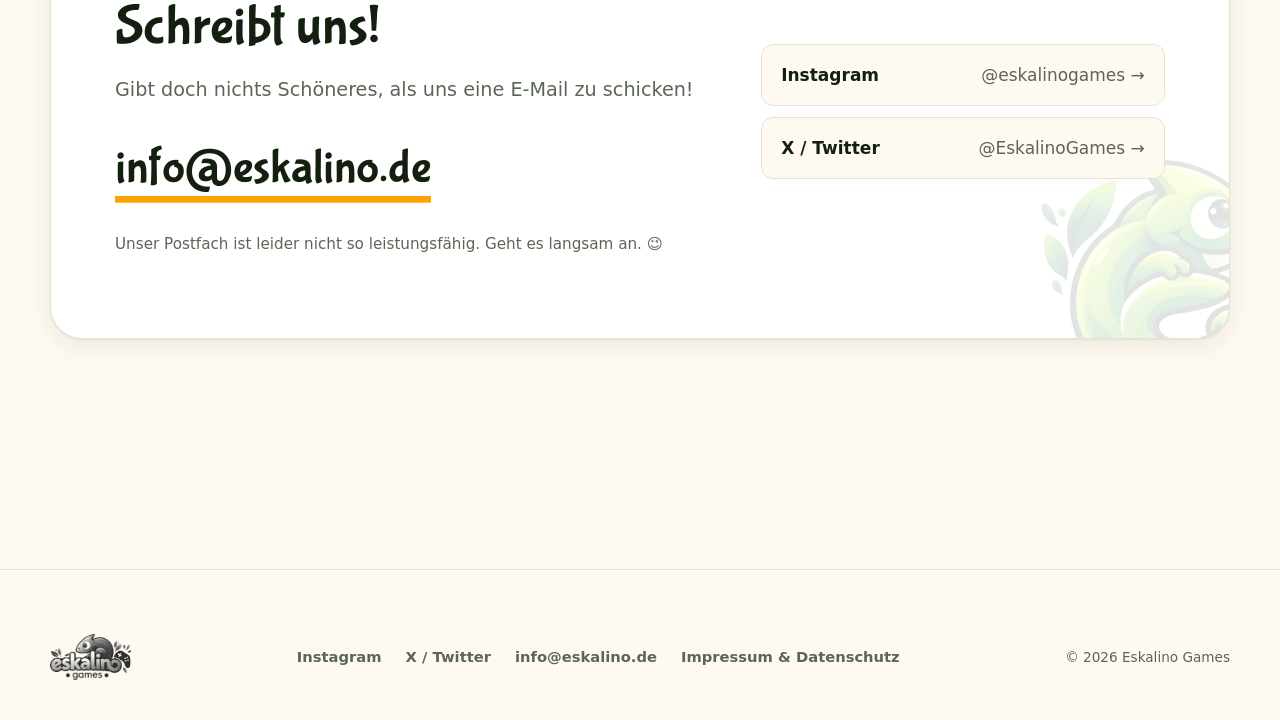
==== commit 436f90b3: "SEO: Titel, Beschreibungen, Open Graph/Twitter, Schema.org, Sitemap Yabloko Roulette entfernt, Apfel" ====
--- a/index.html
+++ b/index.html
@@ -3,20 +3,58 @@
 <head>
   <meta charset="UTF-8">
   <meta name="viewport" content="width=device-width, initial-scale=1">
-  <title>Eskalino Games – Spiele mit Augenzwinkern</title>
-  <meta name="description" content="Eskalino Games ist ein kleines Indie-Spielestudio: Karten- und Brettspiele mit Humor für alle Altersgruppen. Neu: Apfelgeraffel.">
+  <title>Eskalino Games – Indie-Spielestudio für Karten- und Brettspiele</title>
+  <meta name="description" content="Eskalino Games macht Karten- und Brettspiele mit Augenzwinkern für alle Altersgruppen. Neu in Arbeit: das Kartenspiel Apfelgeraffel.">
   <meta name="theme-color" content="#fffaf1">
+  <link rel="canonical" href="https://www.eskalino.de/">
   <meta property="og:type" content="website">
+  <meta property="og:locale" content="de_DE">
   <meta property="og:site_name" content="Eskalino Games">
-  <meta property="og:title" content="Eskalino Games – Spiele mit Augenzwinkern">
-  <meta property="og:description" content="Eskalino Games ist ein kleines Indie-Spielestudio: Karten- und Brettspiele mit Humor für alle Altersgruppen. Neu: Apfelgeraffel.">
+  <meta property="og:title" content="Eskalino Games – Indie-Spielestudio für Karten- und Brettspiele">
+  <meta property="og:description" content="Eskalino Games macht Karten- und Brettspiele mit Augenzwinkern für alle Altersgruppen. Neu in Arbeit: das Kartenspiel Apfelgeraffel.">
   <meta property="og:url" content="https://www.eskalino.de/">
-  <meta property="og:image" content="https://www.eskalino.de/img/logo-eskalino.png">
-  <link rel="canonical" href="https://www.eskalino.de/">
+  <meta property="og:image" content="https://www.eskalino.de/img/og-eskalino.jpg">
+  <meta property="og:image:width" content="1200">
+  <meta property="og:image:height" content="630">
+  <meta property="og:image:alt" content="Logo von Eskalino Games: grünes Chamäleon mit Controller">
+  <meta name="twitter:card" content="summary_large_image">
+  <meta name="twitter:site" content="@EskalinoGames">
+  <meta name="twitter:title" content="Eskalino Games – Indie-Spielestudio für Karten- und Brettspiele">
+  <meta name="twitter:description" content="Eskalino Games macht Karten- und Brettspiele mit Augenzwinkern für alle Altersgruppen. Neu in Arbeit: das Kartenspiel Apfelgeraffel.">
+  <meta name="twitter:image" content="https://www.eskalino.de/img/og-eskalino.jpg">
   <link rel="icon" type="image/png" sizes="32x32" href="img/favicon-32.png">
   <link rel="apple-touch-icon" href="img/favicon-180.png">
   <link rel="preload" href="fonts/BubblegumSans-Regular.ttf" as="font" type="font/ttf" crossorigin>
   <link rel="stylesheet" href="css/style.css">
+  <script type="application/ld+json">
+{
+    "@context": "https://schema.org",
+    "@graph": [
+      {
+        "@type": "Organization",
+        "@id": "https://www.eskalino.de/#org",
+        "name": "Eskalino Games",
+        "url": "https://www.eskalino.de/",
+        "logo": "https://www.eskalino.de/img/logo-eskalino.png",
+        "email": "info@eskalino.de",
+        "sameAs": [
+          "https://www.instagram.com/eskalinogames/",
+          "https://x.com/EskalinoGames"
+        ]
+      },
+      {
+        "@type": "WebSite",
+        "@id": "https://www.eskalino.de/#website",
+        "url": "https://www.eskalino.de/",
+        "name": "Eskalino Games",
+        "inLanguage": "de-DE",
+        "publisher": {
+          "@id": "https://www.eskalino.de/#org"
+        }
+      }
+    ]
+  }
+  </script>
 </head>
 <body>
 <a class="skip" href="#main">Zum Inhalt springen</a>
@@ -67,7 +105,7 @@
           <div>
             <span class="kicker">Unser Kartenspiel · In Arbeit</span>
             <h2>Apfelgeraffel</h2>
-            <p class="tagline">Yabloko Roulette: Schneewittchen hätte es geliebt.</p>
+            <p class="tagline">Schneewittchen hätte es geliebt.</p>
             <p class="lead">Am Ende deines Zuges musst du immer einen Apfel essen. Beißt du in den faulen Apfel, bist du raus. Wer als letzte Person übrig bleibt, gewinnt.</p>
             <ul class="facts">
               <li><b>2–6</b> Personen</li>
@@ -95,7 +133,7 @@
           <div class="chip" aria-hidden="true">🍎</div>
           <div class="type">Kartenspiel</div>
           <h3>Apfelgeraffel</h3>
-          <p>Yabloko Roulette: Schneewittchen hätte es geliebt.</p>
+          <p>Schneewittchen hätte es geliebt.</p>
           <div class="status"><span class="dot">In Arbeit</span><a class="more" href="apfelgeraffel.html">Regeln →</a></div>
         </article>
         <article class="game g2 reveal">
